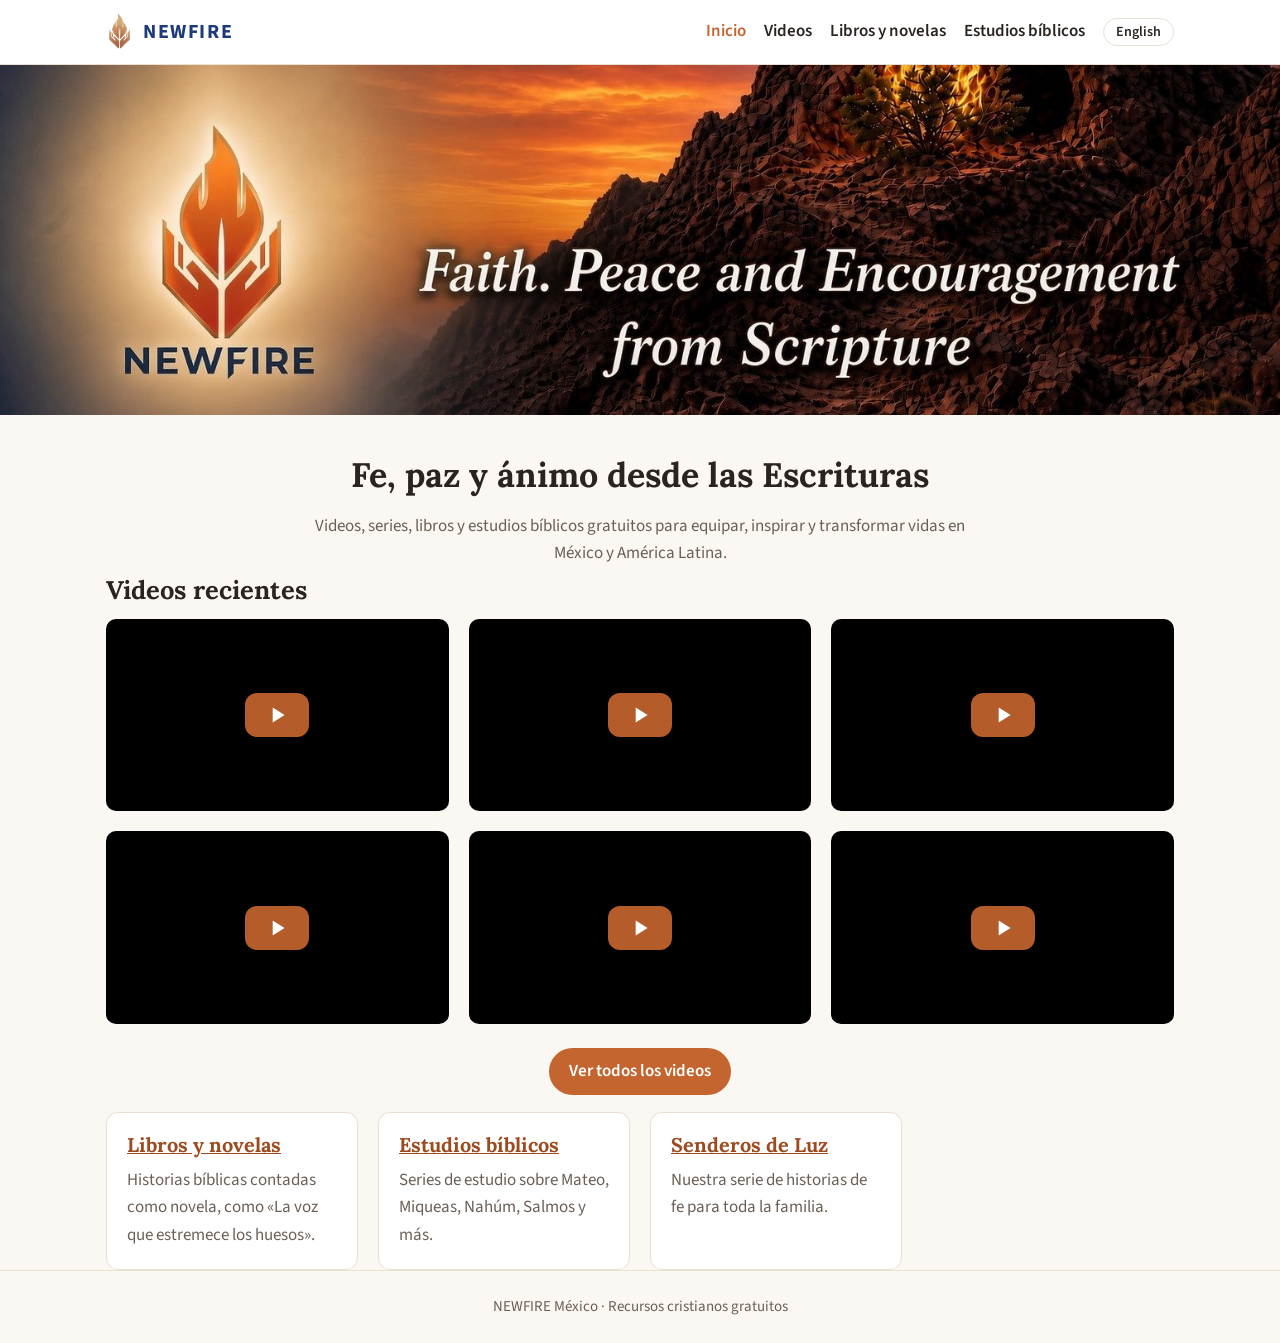
==== index.html @ 6c4f2e61 "Add bilingual NEWFIRE site (ES/EN) with videos page Co-Authored-By: Claude Opus 5.5 (1M context) <no" ====
<!doctype html>
<html lang="es">
<head>
<meta charset="utf-8">
<meta name="viewport" content="width=device-width,initial-scale=1">
<title>Inicio · NEWFIRE</title>
<meta name="description" content="Equipar, inspirar y transformar. NEWFIRE México · Recursos cristianos gratuitos.">
<link rel="icon" href="./assets/img/favicon.png">
<link rel="preconnect" href="https://fonts.googleapis.com">
<link href="https://fonts.googleapis.com/css2?family=Lora:wght@600&family=Source+Sans+3:wght@400;600;700&display=swap" rel="stylesheet">
<link rel="stylesheet" href="./assets/style.css">
</head>
<body>
<header><div class="wrap bar">
<a class="brand" href="./"><img src="./assets/img/logo.png" alt="">NEWFIRE</a>
<nav><a href="./" aria-current=page>Inicio</a><a href="./videos/">Videos</a><a href="./libros/">Libros y novelas</a><a href="./estudios/">Estudios bíblicos</a><a class="lang" href="./en/" hreflang="en">English</a></nav>
</div></header>
<main>

<div class="hero"><img src="./assets/img/banner.jpg" alt="NEWFIRE: fe, paz y ánimo desde las Escrituras"></div>
<div class="wrap intro"><h1>Fe, paz y ánimo desde las Escrituras</h1>
<p>Videos, series, libros y estudios bíblicos gratuitos para equipar, inspirar y transformar vidas en México y América Latina.</p></div>
<section class="wrap"><h2>Videos recientes</h2><div class="grid" data-videos="6"></div>
<p class="center"><a class="btn" href="./videos/">Ver todos los videos</a></p></section>
<section class="wrap"><div class="cards">
<div class="card"><h3><a href="./libros/">Libros y novelas</a></h3><p>Historias bíblicas contadas como novela, como «La voz que estremece los huesos».</p></div>
<div class="card"><h3><a href="./estudios/">Estudios bíblicos</a></h3><p>Series de estudio sobre Mateo, Miqueas, Nahúm, Salmos y más.</p></div>
<div class="card"><h3><a href="./videos/">Senderos de Luz</a></h3><p>Nuestra serie de historias de fe para toda la familia.</p></div>
</div></section>
</main>
<footer><div class="wrap">NEWFIRE México · Recursos cristianos gratuitos</div></footer>
<script src="./assets/content.js"></script>
<script src="./assets/site.js"></script>
</body>
</html>
---- assets/style.css ----
:root{--bg:#fbf7f2;--surface:#fff;--ink:#2a2420;--muted:#6b5f56;--fire:#c4652f;--fire-dark:#9c4a1e;--navy:#1d3a7a;--line:#eadfd3}
@media (prefers-color-scheme:dark){:root{--bg:#171311;--surface:#211b18;--ink:#f3ebe3;--muted:#b9aa9c;--fire:#e88a4f;--fire-dark:#f0a070;--navy:#9db4ee;--line:#3a302a}}
*{box-sizing:border-box}
body{margin:0;background:var(--bg);color:var(--ink);font:17px/1.6 "Source Sans 3",system-ui,sans-serif}
h1,h2,h3{font-family:"Lora",Georgia,serif;line-height:1.2;margin:0 0 .5em}
a{color:var(--fire-dark)}
.wrap{max-width:1100px;margin:0 auto;padding:0 16px}
header{background:var(--surface);border-bottom:1px solid var(--line);position:sticky;top:0;z-index:5}
.bar{display:flex;align-items:center;gap:16px;min-height:64px;flex-wrap:wrap}
.brand{display:flex;align-items:center;gap:10px;text-decoration:none;color:var(--navy);font-weight:700;letter-spacing:.08em;font-size:20px}
.brand img{height:40px}
nav{display:flex;gap:18px;flex-wrap:wrap;margin-left:auto;align-items:center}
nav a{text-decoration:none;color:var(--ink);font-weight:600}
nav a[aria-current]{color:var(--fire)}
.lang{border:1px solid var(--line);border-radius:999px;padding:2px 12px;font-size:14px}
.hero img{display:block;width:100%;height:auto}
.intro{padding:40px 0 8px;text-align:center}
.intro p{color:var(--muted);max-width:680px;margin:0 auto}
section{padding:32px 0}
.grid{display:grid;grid-template-columns:repeat(auto-fill,minmax(min(300px,100%),1fr));gap:20px}
.video{aspect-ratio:16/9;border-radius:10px;overflow:hidden;background:#000}
.video button{all:unset;cursor:pointer;display:block;width:100%;height:100%;background-size:cover;background-position:center;position:relative}
.video button::after{content:"";position:absolute;left:50%;top:50%;width:64px;height:44px;margin:-22px 0 0 -32px;border-radius:12px;background:rgba(196,101,47,.92) url("data:image/svg+xml,%3Csvg xmlns='http://www.w3.org/2000/svg' viewBox='0 0 24 24'%3E%3Cpath fill='white' d='M8 5v14l11-7z'/%3E%3C/svg%3E") center/26px no-repeat}
.video iframe{width:100%;height:100%;border:0}
.cards{display:grid;grid-template-columns:repeat(auto-fill,minmax(min(240px,100%),1fr));gap:20px}
.card{background:var(--surface);border:1px solid var(--line);border-radius:12px;padding:20px}
.card p{color:var(--muted);margin:0}
.btn{display:inline-block;background:var(--fire);color:#fff;text-decoration:none;padding:10px 20px;border-radius:999px;font-weight:600}
.center{text-align:center;margin-top:24px}
footer{border-top:1px solid var(--line);padding:24px 0;color:var(--muted);font-size:15px;text-align:center}
@media (max-width:640px){nav{margin-left:0;width:100%;overflow-x:auto;flex-wrap:nowrap;padding-bottom:8px}nav a{white-space:nowrap}.intro{padding-top:24px}}
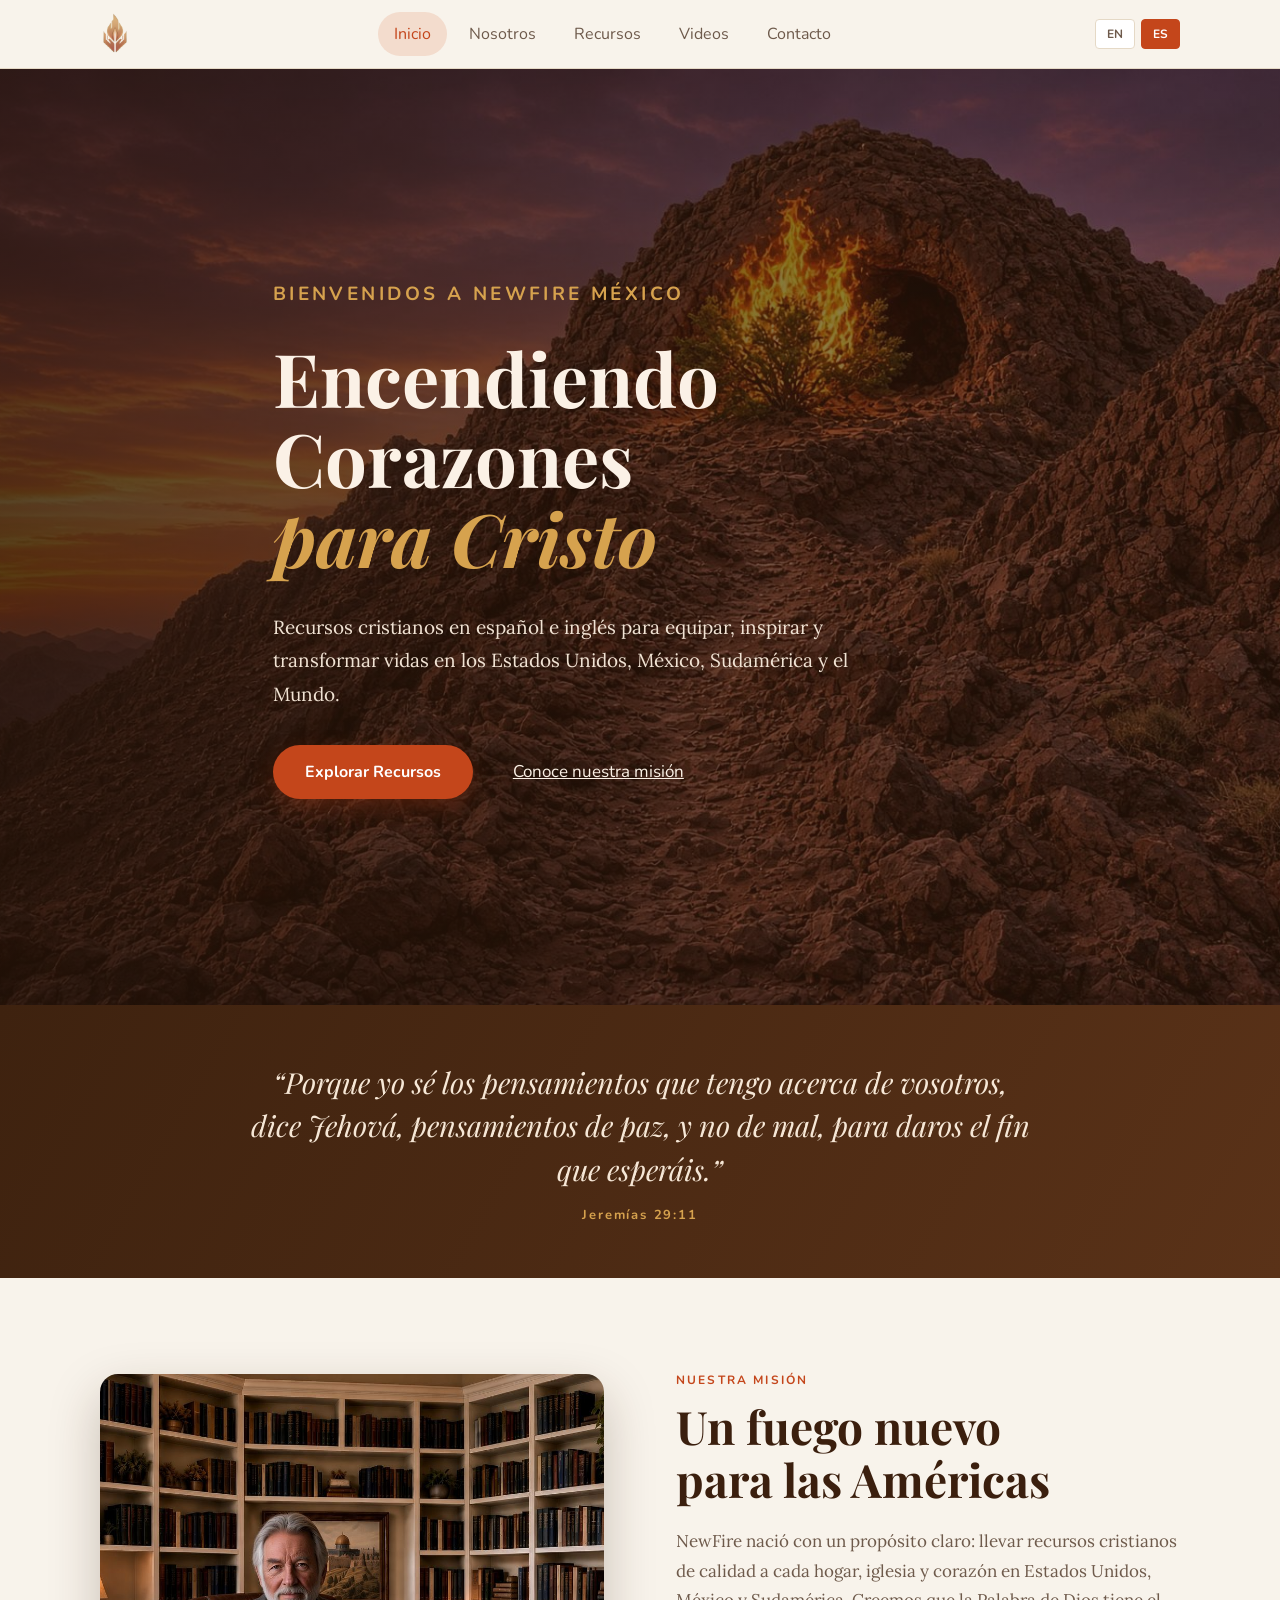
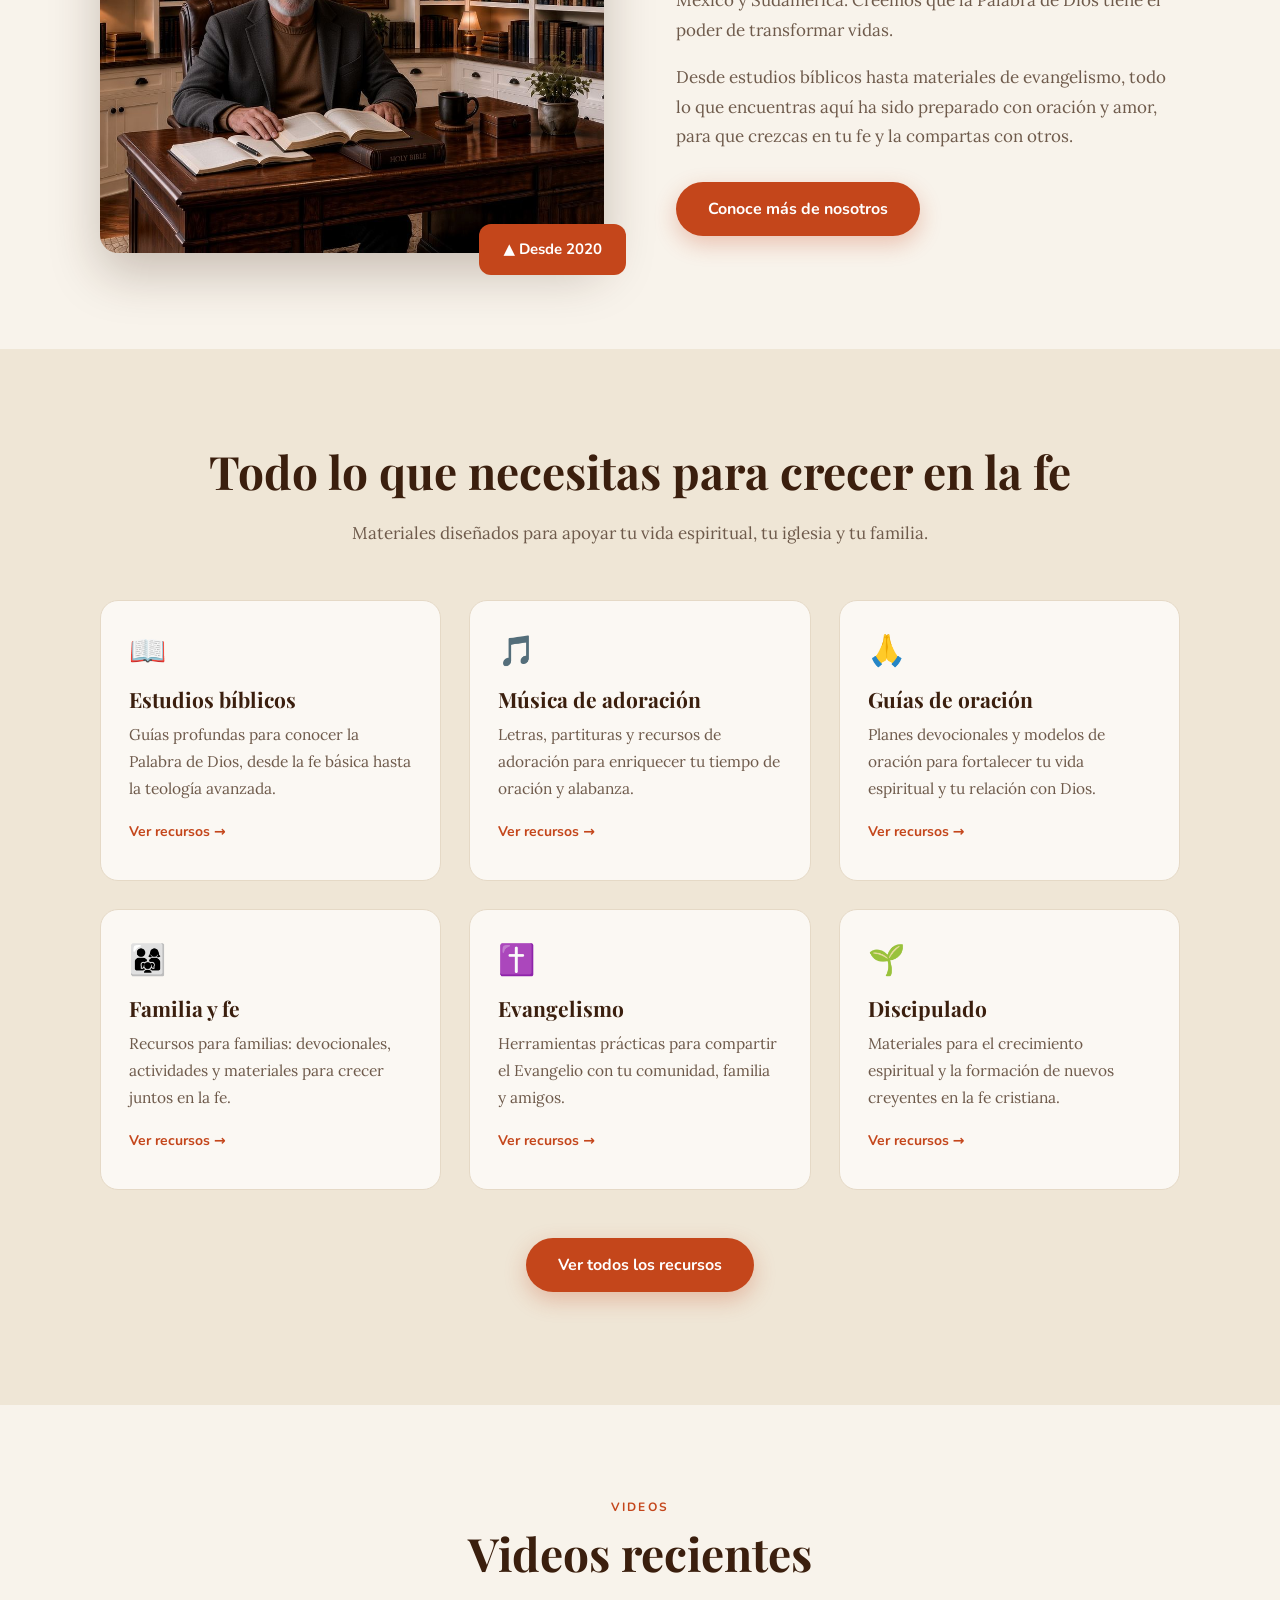
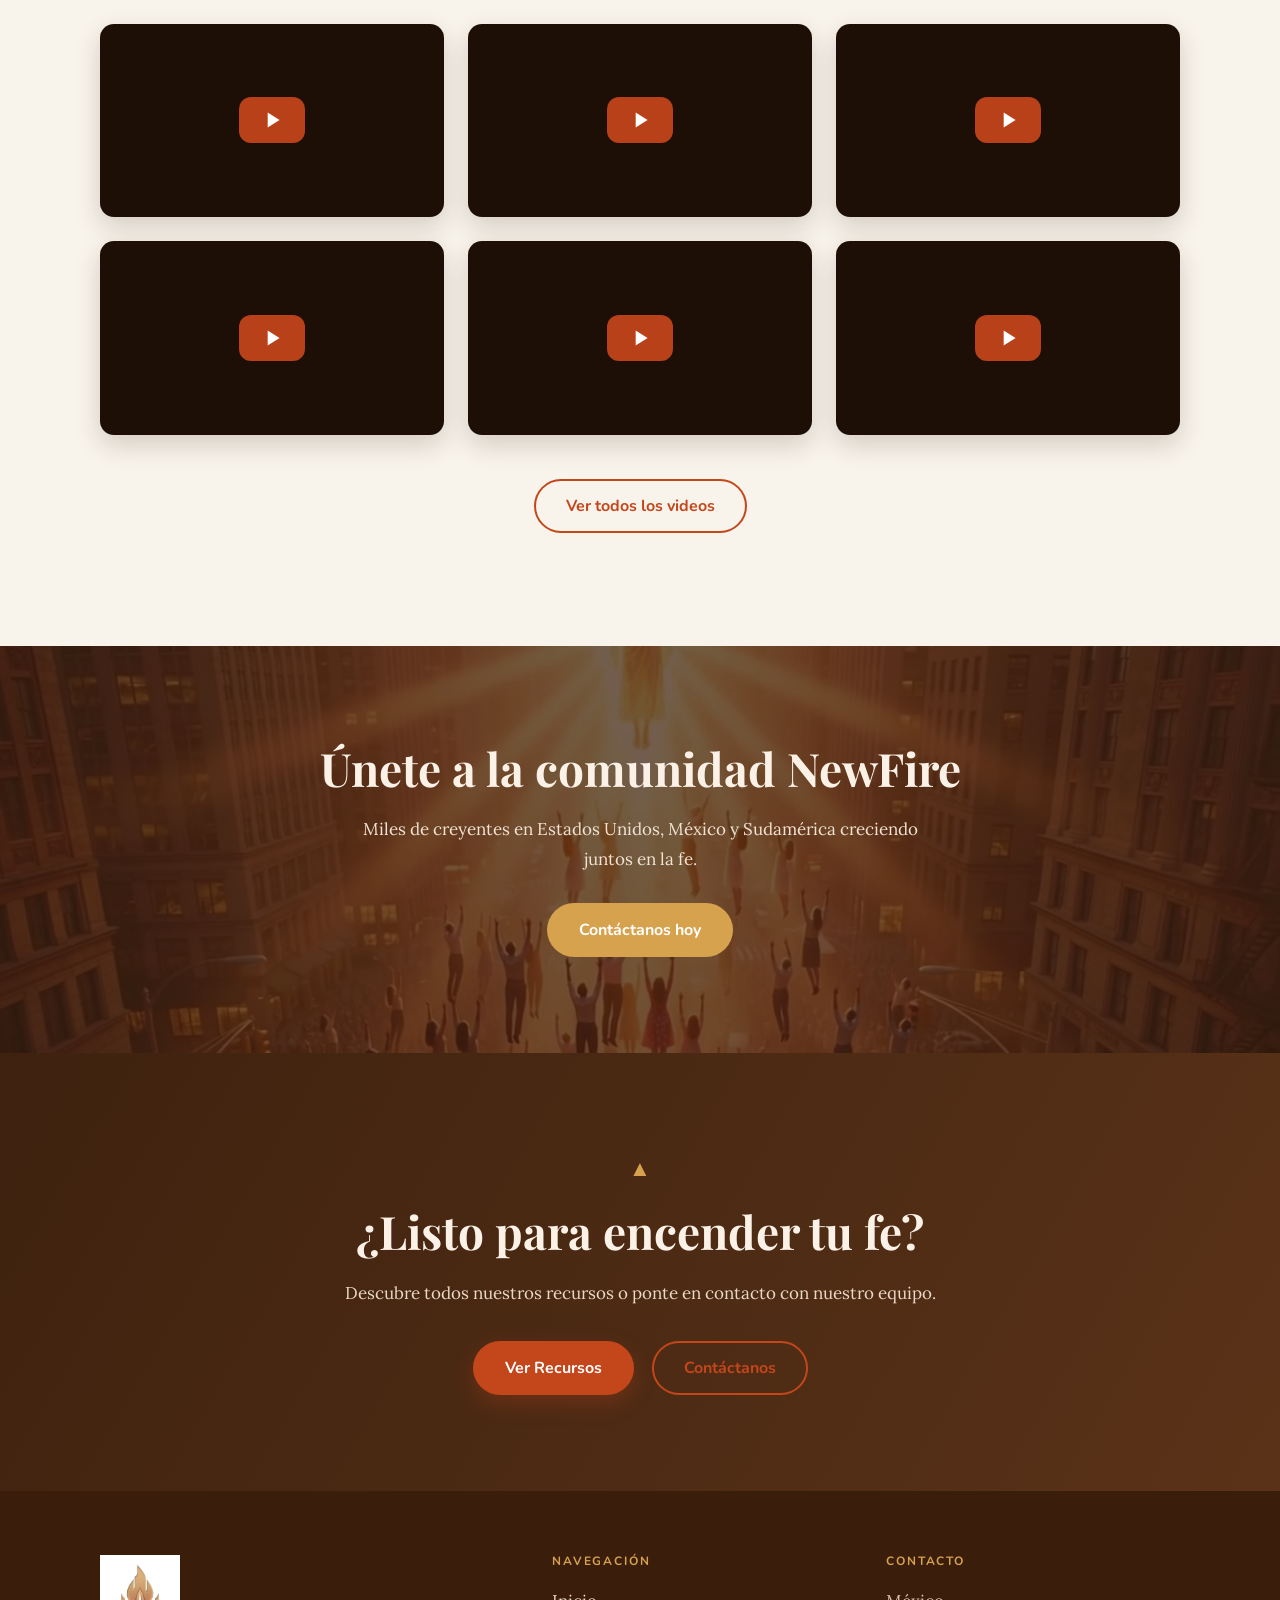
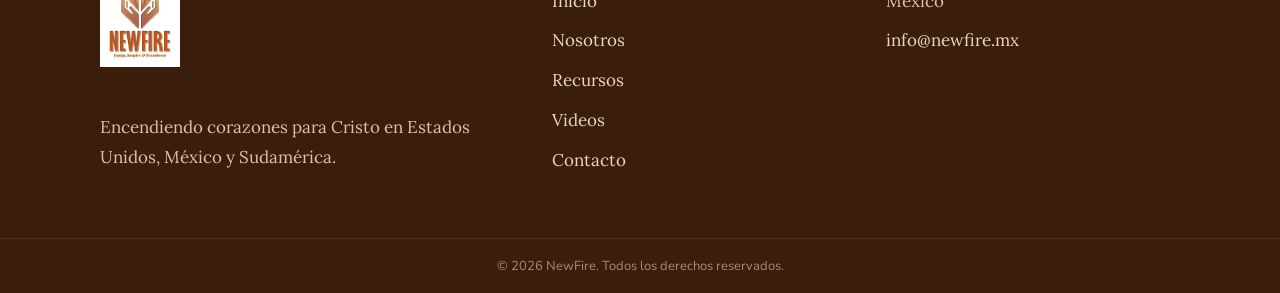
==== commit 7c5c8342: "Redesign site to match the Aida look: home, about, resources, videos, contact (ES/EN) Co-Authored-By" ====
--- a/index.html
+++ b/index.html
@@ -3,32 +3,47 @@
 <head>
 <meta charset="utf-8">
 <meta name="viewport" content="width=device-width,initial-scale=1">
-<title>Inicio · NEWFIRE</title>
-<meta name="description" content="Equipar, inspirar y transformar. NEWFIRE México · Recursos cristianos gratuitos.">
+<title>NewFire México – Recursos cristianos</title>
+<meta name="description" content="Recursos cristianos gratuitos en español e inglés.">
 <link rel="icon" href="./assets/img/favicon.png">
-<link rel="preconnect" href="https://fonts.googleapis.com">
-<link href="https://fonts.googleapis.com/css2?family=Lora:wght@600&family=Source+Sans+3:wght@400;600;700&display=swap" rel="stylesheet">
+<link rel="alternate" hreflang="es" href="https://newfire.mx/">
+<link rel="alternate" hreflang="en" href="https://newfire.mx/en/">
+<link rel="preconnect" href="https://fonts.googleapis.com"><link rel="preconnect" href="https://fonts.gstatic.com" crossorigin>
+<link href="https://fonts.googleapis.com/css2?family=Lora:ital,wght@0,400;0,500;1,400&family=Nunito:wght@400;600;700&family=Playfair+Display:ital,wght@0,600;0,700;1,600&display=swap" rel="stylesheet">
 <link rel="stylesheet" href="./assets/style.css">
 </head>
 <body>
-<header><div class="wrap bar">
-<a class="brand" href="./"><img src="./assets/img/logo.png" alt="">NEWFIRE</a>
-<nav><a href="./" aria-current=page>Inicio</a><a href="./videos/">Videos</a><a href="./libros/">Libros y novelas</a><a href="./estudios/">Estudios bíblicos</a><a class="lang" href="./en/" hreflang="en">English</a></nav>
+<header class="site-header"><div class="wrap bar">
+<a class="brand" href="./" aria-label="NewFire"><img src="./assets/img/logo.png" alt="NewFire"></a>
+<nav class="nav"><a href="./" aria-current=page>Inicio</a><a href="./nosotros/">Nosotros</a><a href="./recursos/">Recursos</a><a href="./videos/">Videos</a><a href="./contacto/">Contacto</a></nav>
+<div class="langs"><a href="./en/" hreflang="en">EN</a><a href="./" hreflang="es" aria-current=true>ES</a></div>
 </div></header>
 <main>
-
-<div class="hero"><img src="./assets/img/banner.jpg" alt="NEWFIRE: fe, paz y ánimo desde las Escrituras"></div>
-<div class="wrap intro"><h1>Fe, paz y ánimo desde las Escrituras</h1>
-<p>Videos, series, libros y estudios bíblicos gratuitos para equipar, inspirar y transformar vidas en México y América Latina.</p></div>
-<section class="wrap"><h2>Videos recientes</h2><div class="grid" data-videos="6"></div>
-<p class="center"><a class="btn" href="./videos/">Ver todos los videos</a></p></section>
-<section class="wrap"><div class="cards">
-<div class="card"><h3><a href="./libros/">Libros y novelas</a></h3><p>Historias bíblicas contadas como novela, como «La voz que estremece los huesos».</p></div>
-<div class="card"><h3><a href="./estudios/">Estudios bíblicos</a></h3><p>Series de estudio sobre Mateo, Miqueas, Nahúm, Salmos y más.</p></div>
-<div class="card"><h3><a href="./videos/">Senderos de Luz</a></h3><p>Nuestra serie de historias de fe para toda la familia.</p></div>
+<section class="hero" style="background-image:url(./assets/img/hero-home.jpg)"><div class="wrap"><div class="hero-inner"><p class="eyebrow">Bienvenidos a NewFire México</p><h1>Encendiendo Corazones <em>para Cristo</em></h1><p>Recursos cristianos en español e inglés para equipar, inspirar y transformar vidas en los Estados Unidos, México, Sudamérica y el Mundo.</p><div class="actions"><a class="btn btn-flame" href="./recursos/">Explorar Recursos</a><a class="link-under" href="#mision">Conoce nuestra misión</a></div></div></div></section><section class="verse band on-dark"><div class="wrap"><blockquote>“Porque yo sé los pensamientos que tengo acerca de vosotros, dice Jehová, pensamientos de paz, y no de mal, para daros el fin que esperáis.”<cite>Jeremías 29:11</cite></blockquote></div></section><section id="mision"><div class="wrap split">
+<div class="photo"><img src="./assets/img/mission.jpg" alt="" loading="lazy"><span class="badge">▲ Desde 2020</span></div>
+<div><p class="eyebrow">Nuestra misión</p><h2>Un fuego nuevo para las Américas</h2>
+<p>NewFire nació con un propósito claro: llevar recursos cristianos de calidad a cada hogar, iglesia y corazón en Estados Unidos, México y Sudamérica. Creemos que la Palabra de Dios tiene el poder de transformar vidas.</p>
+<p>Desde estudios bíblicos hasta materiales de evangelismo, todo lo que encuentras aquí ha sido preparado con oración y amor, para que crezcas en tu fe y la compartas con otros.</p>
+<p style="margin-top:30px"><a class="btn btn-flame" href="./nosotros/">Conoce más de nosotros</a></p></div>
 </div></section>
+<section class="alt"><div class="wrap center"><h2>Todo lo que necesitas para crecer en la fe</h2>
+<p class="lead">Materiales diseñados para apoyar tu vida espiritual, tu iglesia y tu familia.</p>
+<div class="grid-3" style="text-align:left"><div class="card"><div class="icon" aria-hidden="true">📖</div><h3>Estudios bíblicos</h3><p>Guías profundas para conocer la Palabra de Dios, desde la fe básica hasta la teología avanzada.</p><a class="more" href="./recursos/">Ver recursos →</a></div><div class="card"><div class="icon" aria-hidden="true">🎵</div><h3>Música de adoración</h3><p>Letras, partituras y recursos de adoración para enriquecer tu tiempo de oración y alabanza.</p><a class="more" href="./recursos/">Ver recursos →</a></div><div class="card"><div class="icon" aria-hidden="true">🙏</div><h3>Guías de oración</h3><p>Planes devocionales y modelos de oración para fortalecer tu vida espiritual y tu relación con Dios.</p><a class="more" href="./recursos/">Ver recursos →</a></div><div class="card"><div class="icon" aria-hidden="true">👨‍👩‍👧</div><h3>Familia y fe</h3><p>Recursos para familias: devocionales, actividades y materiales para crecer juntos en la fe.</p><a class="more" href="./recursos/">Ver recursos →</a></div><div class="card"><div class="icon" aria-hidden="true">✝️</div><h3>Evangelismo</h3><p>Herramientas prácticas para compartir el Evangelio con tu comunidad, familia y amigos.</p><a class="more" href="./recursos/">Ver recursos →</a></div><div class="card"><div class="icon" aria-hidden="true">🌱</div><h3>Discipulado</h3><p>Materiales para el crecimiento espiritual y la formación de nuevos creyentes en la fe cristiana.</p><a class="more" href="./recursos/">Ver recursos →</a></div></div>
+<p style="margin-top:48px"><a class="btn btn-flame" href="./recursos/">Ver todos los recursos</a></p></div></section>
+<section><div class="wrap center"><p class="eyebrow">Videos</p><h2>Videos recientes</h2>
+<div class="vgrid" data-videos="6"></div><p style="margin-top:44px"><a class="btn btn-outline" href="./videos/">Ver todos los videos</a></p></div></section>
+<section class="photo-band" style="background-image:url(./assets/img/community.jpg)"><div class="wrap"><h2>Únete a la comunidad NewFire</h2>
+<p>Miles de creyentes en Estados Unidos, México y Sudamérica creciendo juntos en la fe.</p>
+<a class="btn btn-gold" href="./contacto/">Contáctanos hoy</a></div></section>
+<section class="band on-dark center"><div class="wrap"><div class="flame-mark" aria-hidden="true">▲</div><h2>¿Listo para encender tu fe?</h2>
+<p class="lead" style="margin-bottom:32px">Descubre todos nuestros recursos o ponte en contacto con nuestro equipo.</p>
+<div class="actions" style="justify-content:center"><a class="btn btn-flame" href="./recursos/">Ver Recursos</a><a class="btn btn-outline" href="./contacto/">Contáctanos</a></div></div></section>
 </main>
-<footer><div class="wrap">NEWFIRE México · Recursos cristianos gratuitos</div></footer>
+<footer class="site-footer"><div class="wrap fgrid">
+<div><div class="logo-box"><img src="./assets/img/logo-full.png" alt="NewFire"></div><p>Encendiendo corazones para Cristo en Estados Unidos, México y Sudamérica.</p></div>
+<div><h4>Navegación</h4><ul><li><a href="./">Inicio</a></li><li><a href="./nosotros/">Nosotros</a></li><li><a href="./recursos/">Recursos</a></li><li><a href="./videos/">Videos</a></li><li><a href="./contacto/">Contacto</a></li></ul></div>
+<div><h4>Contacto</h4><ul><li>México</li><li><a href="mailto:info@newfire.mx">info@newfire.mx</a></li></ul></div>
+</div><div class="copy">© 2026 NewFire. Todos los derechos reservados.</div></footer>
 <script src="./assets/content.js"></script>
 <script src="./assets/site.js"></script>
 </body>
--- a/assets/style.css
+++ b/assets/style.css
@@ -1,31 +1,159 @@
-:root{--bg:#fbf7f2;--surface:#fff;--ink:#2a2420;--muted:#6b5f56;--fire:#c4652f;--fire-dark:#9c4a1e;--navy:#1d3a7a;--line:#eadfd3}
-@media (prefers-color-scheme:dark){:root{--bg:#171311;--surface:#211b18;--ink:#f3ebe3;--muted:#b9aa9c;--fire:#e88a4f;--fire-dark:#f0a070;--navy:#9db4ee;--line:#3a302a}}
+/* Look based on the Aida design: cream paper, deep brown bands, flame orange and gold. */
+:root{
+  --paper:#f8f3eb; --paper-2:#efe6d6; --card:#fbf8f3; --white:#ffffff;
+  --ink:#3b1f0e; --text:#6e5a4b; --muted:#8a7767; --line:#e5d9c6;
+  --flame:#c4461b; --flame-dark:#a8380f; --gold:#d6a24e; --band:#3e220f; --band-2:#5a3218;
+  --display:"Playfair Display",Georgia,serif; --body:"Lora",Georgia,serif; --ui:"Nunito",system-ui,sans-serif;
+}
 *{box-sizing:border-box}
-body{margin:0;background:var(--bg);color:var(--ink);font:17px/1.6 "Source Sans 3",system-ui,sans-serif}
-h1,h2,h3{font-family:"Lora",Georgia,serif;line-height:1.2;margin:0 0 .5em}
-a{color:var(--fire-dark)}
-.wrap{max-width:1100px;margin:0 auto;padding:0 16px}
-header{background:var(--surface);border-bottom:1px solid var(--line);position:sticky;top:0;z-index:5}
-.bar{display:flex;align-items:center;gap:16px;min-height:64px;flex-wrap:wrap}
-.brand{display:flex;align-items:center;gap:10px;text-decoration:none;color:var(--navy);font-weight:700;letter-spacing:.08em;font-size:20px}
-.brand img{height:40px}
-nav{display:flex;gap:18px;flex-wrap:wrap;margin-left:auto;align-items:center}
-nav a{text-decoration:none;color:var(--ink);font-weight:600}
-nav a[aria-current]{color:var(--fire)}
-.lang{border:1px solid var(--line);border-radius:999px;padding:2px 12px;font-size:14px}
-.hero img{display:block;width:100%;height:auto}
-.intro{padding:40px 0 8px;text-align:center}
-.intro p{color:var(--muted);max-width:680px;margin:0 auto}
-section{padding:32px 0}
-.grid{display:grid;grid-template-columns:repeat(auto-fill,minmax(min(300px,100%),1fr));gap:20px}
-.video{aspect-ratio:16/9;border-radius:10px;overflow:hidden;background:#000}
+html{scroll-behavior:smooth}
+body{margin:0;background:var(--paper);color:var(--text);font:17px/1.75 var(--body)}
+img{max-width:100%;display:block}
+h1,h2,h3{font-family:var(--display);color:var(--ink);line-height:1.15;margin:0 0 .45em;text-wrap:balance}
+h2{font-size:clamp(30px,4.2vw,46px)}
+h3{font-size:21px}
+a{color:var(--flame)}
+.wrap{max-width:1120px;margin:0 auto;padding-left:max(20px,env(safe-area-inset-left,0px));padding-right:max(20px,env(safe-area-inset-right,0px))}
+.eyebrow{font:700 12px/1 var(--ui);letter-spacing:.18em;text-transform:uppercase;color:var(--flame);margin:0 0 14px}
+.on-dark .eyebrow,.hero .eyebrow{color:var(--gold)}
+.center{text-align:center}
+.lead{max-width:640px;margin:0 auto}
+
+/* header */
+.site-header{position:sticky;top:0;z-index:20;background:rgba(248,243,235,.94);backdrop-filter:blur(8px);border-bottom:1px solid var(--line)}
+.bar{display:flex;align-items:center;gap:20px;min-height:68px}
+.brand img{height:44px;width:auto}
+.nav{display:flex;gap:6px;margin:0 auto;font-family:var(--ui)}
+.nav a{color:var(--text);text-decoration:none;padding:8px 16px;border-radius:999px;font-size:16px}
+.nav a:hover{color:var(--flame)}
+.nav a[aria-current]{background:#f3dccd;color:var(--flame)}
+.langs{display:flex;gap:6px;font:700 12px/1 var(--ui)}
+.langs a{border:1px solid var(--line);padding:8px 11px;border-radius:4px;color:var(--text);text-decoration:none;background:var(--white)}
+.langs a[aria-current]{background:var(--flame);border-color:var(--flame);color:#fff}
+.menu-btn{display:none}
+@media (max-width:820px){
+  .bar{flex-wrap:wrap;padding-block:8px}
+  .nav{order:3;width:100%;overflow-x:auto;margin:0;padding-bottom:6px}
+  .nav a{white-space:nowrap;padding:6px 12px}
+  .langs{margin-left:auto}
+}
+
+/* hero */
+.hero{position:relative;color:#fbefe2;background:var(--band) center/cover no-repeat;display:flex;align-items:center}
+.hero::before{content:"";position:absolute;inset:0;background:linear-gradient(90deg,rgba(40,20,8,.78),rgba(60,30,12,.45))}
+.hero .wrap{position:relative;width:100%}
+.hero-inner{max-width:600px;margin-left:16%;padding-block:120px 110px}
+.hero h1{color:#fbf1e6;font-size:clamp(42px,6.4vw,74px);line-height:1.08}
+.hero h1 em{display:block;color:var(--gold);font-style:italic}
+.hero p{font-size:19px;color:#f1e3d4;margin:0 0 34px}
+.hero.page .hero-inner{padding-block:130px 120px}
+.hero.page h1{font-size:clamp(38px,5.4vw,60px)}
+@media (max-width:820px){.hero-inner{margin-left:0;padding-block:80px 70px}}
+
+.btn{display:inline-block;font:700 16px/1 var(--ui);text-decoration:none;padding:17px 30px;border-radius:999px;border:2px solid transparent;cursor:pointer}
+.btn-flame{background:var(--flame);color:#fff;box-shadow:0 8px 22px rgba(196,70,27,.28)}
+.btn-flame:hover{background:var(--flame-dark)}
+.btn-gold{background:var(--gold);color:#fff}
+.btn-outline{border-color:var(--flame);color:var(--flame)}
+.link-under{color:#fbf1e6;font-family:var(--ui);margin-left:22px}
+.actions{display:flex;flex-wrap:wrap;gap:18px;align-items:center;justify-content:inherit}
+
+/* bands */
+section{padding-block:96px}
+.band{background:linear-gradient(120deg,var(--band),var(--band-2));color:#ead9c6}
+.band h2,.band h3{color:#fbf1e6}
+.verse{padding-block:56px;text-align:center}
+.verse blockquote{margin:0 auto;max-width:780px;font:italic 400 clamp(22px,2.6vw,29px)/1.5 var(--display);color:#f6e7d6}
+.verse cite{display:block;margin-top:18px;font:700 13px/1 var(--ui);letter-spacing:.14em;color:var(--gold);font-style:normal}
+.verse.light{background:var(--paper-2)}
+.verse.light blockquote{color:var(--ink)}
+.verse.light cite{color:var(--flame)}
+.alt{background:var(--paper-2)}
+
+/* mission */
+.split{display:grid;grid-template-columns:1fr 1fr;gap:72px;align-items:center}
+.split > *{min-width:0}
+.photo{position:relative}
+.photo img{border-radius:18px;aspect-ratio:1/0.95;object-fit:cover;width:100%;box-shadow:0 20px 50px rgba(59,31,14,.25)}
+.badge{position:absolute;right:-22px;bottom:-22px;background:var(--flame);color:#fff;font:700 15px/1 var(--ui);padding:18px 24px;border-radius:12px}
+@media (max-width:820px){.split{grid-template-columns:1fr;gap:44px}.badge{right:12px}}
+
+/* cards */
+.grid-3{display:grid;grid-template-columns:repeat(3,1fr);gap:28px;margin-top:52px}
+.grid-4{display:grid;grid-template-columns:repeat(4,1fr);gap:22px;margin-top:52px}
+@media (max-width:980px){.grid-3,.grid-4{grid-template-columns:repeat(2,1fr)}}
+@media (max-width:620px){.grid-3,.grid-4{grid-template-columns:1fr}}
+.card{background:var(--card);border:1px solid var(--line);border-radius:18px;padding:34px 28px}
+.card .icon{font-size:30px;line-height:1;margin-bottom:22px}
+.card p{margin:0 0 14px;font-size:15.5px}
+.card .more{font:700 14px/1 var(--ui);text-decoration:none}
+.value{text-align:center}
+.value .icon{color:var(--flame)}
+
+/* resources */
+.chips{display:flex;flex-wrap:wrap;justify-content:center;gap:10px}
+.chip{font:600 14px/1 var(--ui);padding:11px 18px;border-radius:999px;border:1px solid var(--line);background:var(--paper-2);color:var(--text);cursor:pointer}
+.chip[aria-pressed="true"]{background:var(--flame);border-color:var(--flame);color:#fff}
+.res{background:var(--white);display:flex;flex-direction:column}
+.res .tags{display:flex;justify-content:space-between;gap:10px;margin-bottom:16px}
+.tag{font:700 11px/1 var(--ui);letter-spacing:.1em;text-transform:uppercase;color:var(--flame);background:#fbe9e0;padding:7px 10px;border-radius:999px}
+.fmt{font:500 12px/1 var(--ui);color:var(--muted);background:var(--paper-2);padding:7px 10px;border-radius:999px}
+.res .foot{margin-top:auto;padding-top:18px;border-top:1px solid var(--line);display:flex;justify-content:space-between;align-items:center;gap:12px;font:13px var(--ui);color:var(--muted)}
+.res .btn{padding:12px 20px;font-size:14px}
+
+/* videos */
+.vgrid{display:grid;grid-template-columns:repeat(3,1fr);gap:24px;margin-top:44px}
+@media (max-width:900px){.vgrid{grid-template-columns:repeat(2,1fr)}}
+@media (max-width:560px){.vgrid{grid-template-columns:1fr}}
+.video{aspect-ratio:16/9;max-width:100%;border-radius:14px;overflow:hidden;background:#1d0f06;box-shadow:0 10px 26px rgba(59,31,14,.18)}
 .video button{all:unset;cursor:pointer;display:block;width:100%;height:100%;background-size:cover;background-position:center;position:relative}
-.video button::after{content:"";position:absolute;left:50%;top:50%;width:64px;height:44px;margin:-22px 0 0 -32px;border-radius:12px;background:rgba(196,101,47,.92) url("data:image/svg+xml,%3Csvg xmlns='http://www.w3.org/2000/svg' viewBox='0 0 24 24'%3E%3Cpath fill='white' d='M8 5v14l11-7z'/%3E%3C/svg%3E") center/26px no-repeat}
-.video iframe{width:100%;height:100%;border:0}
-.cards{display:grid;grid-template-columns:repeat(auto-fill,minmax(min(240px,100%),1fr));gap:20px}
-.card{background:var(--surface);border:1px solid var(--line);border-radius:12px;padding:20px}
-.card p{color:var(--muted);margin:0}
-.btn{display:inline-block;background:var(--fire);color:#fff;text-decoration:none;padding:10px 20px;border-radius:999px;font-weight:600}
-.center{text-align:center;margin-top:24px}
-footer{border-top:1px solid var(--line);padding:24px 0;color:var(--muted);font-size:15px;text-align:center}
-@media (max-width:640px){nav{margin-left:0;width:100%;overflow-x:auto;flex-wrap:nowrap;padding-bottom:8px}nav a{white-space:nowrap}.intro{padding-top:24px}}
+.video button::after{content:"";position:absolute;left:50%;top:50%;width:66px;height:46px;margin:-23px 0 0 -33px;border-radius:12px;background:rgba(196,70,27,.94) url("data:image/svg+xml,%3Csvg xmlns='http://www.w3.org/2000/svg' viewBox='0 0 24 24'%3E%3Cpath fill='white' d='M8 5v14l11-7z'/%3E%3C/svg%3E") center/26px no-repeat}
+.video button:focus-visible{outline:3px solid var(--gold);outline-offset:-3px}
+.video iframe{width:100%;height:100%;border:0;display:block}
+
+/* community */
+.photo-band{position:relative;background:center/cover no-repeat;color:#f1e3d4;text-align:center}
+.photo-band::before{content:"";position:absolute;inset:0;background:rgba(62,32,14,.72)}
+.photo-band .wrap{position:relative}
+.photo-band h2{color:#fbf1e6}
+.photo-band p{max-width:560px;margin:0 auto 28px}
+.flame-mark{color:var(--gold);font-size:22px;margin-bottom:18px}
+
+/* contact */
+.contact-grid{display:grid;grid-template-columns:.85fr 1.15fr;gap:64px;align-items:start}
+.contact-grid > *{min-width:0}
+@media (max-width:860px){.contact-grid{grid-template-columns:1fr}}
+.info{list-style:none;padding:0;margin:30px 0}
+.info li{display:grid;grid-template-columns:34px 1fr;gap:6px 12px;margin-bottom:22px}
+.info .ico{font-size:20px}
+.info .lbl{font:700 12px/1.6 var(--ui);letter-spacing:.12em;text-transform:uppercase;color:var(--flame)}
+.info .val{grid-column:2;color:var(--ink)}
+.side-quote{border-left:3px solid var(--flame);background:var(--paper-2);padding:22px 24px;border-radius:0 12px 12px 0;font:italic 16px/1.6 var(--display);color:var(--ink)}
+.side-quote cite{display:block;margin-top:10px;font:700 12px/1 var(--ui);letter-spacing:.12em;color:var(--flame);font-style:normal}
+.form{background:var(--white);border-radius:18px;padding:36px;box-shadow:0 16px 44px rgba(59,31,14,.08)}
+.form .row{display:grid;grid-template-columns:1fr 1fr;gap:18px}
+@media (max-width:560px){.form .row{grid-template-columns:1fr}.form{padding:24px}}
+.form label{display:block;font:700 13px/1 var(--ui);color:var(--ink);margin:0 0 8px}
+.form label small{font-weight:400;color:var(--muted)}
+.form .f{margin-bottom:18px}
+.form input,.form select,.form textarea{width:100%;font:16px var(--body);color:var(--ink);background:var(--paper);border:1px solid var(--line);border-radius:8px;padding:12px 14px}
+.form textarea{min-height:120px;resize:vertical}
+.form input:focus,.form select:focus,.form textarea:focus{outline:2px solid var(--gold);border-color:var(--gold)}
+.form .btn{width:100%;margin-top:6px}
+.form .note{font:13px var(--ui);color:var(--muted);margin:12px 0 0;text-align:center}
+
+/* footer */
+.site-footer{background:#3a1d0b;color:#d9c3ab;padding-block:64px 0}
+.fgrid{display:grid;grid-template-columns:1.4fr 1fr 1fr;gap:40px}
+@media (max-width:760px){.fgrid{grid-template-columns:1fr}}
+.site-footer .logo-box{background:#fff;display:inline-block;padding:8px;margin-bottom:20px}
+.site-footer .logo-box img{height:96px;width:auto}
+.site-footer h4{font:700 12px/1 var(--ui);letter-spacing:.16em;text-transform:uppercase;color:var(--gold);margin:0 0 20px}
+.site-footer ul{list-style:none;margin:0;padding:0}
+.site-footer li{margin-bottom:10px}
+.site-footer a{color:#e8d6c2;text-decoration:none}
+.site-footer a:hover{color:#fff}
+.copy{border-top:1px solid rgba(255,255,255,.1);margin-top:48px;padding-block:18px;text-align:center;font:13px var(--ui);color:#a88d74}
+
+:focus-visible{outline:2px solid var(--gold);outline-offset:2px}
+@media (prefers-reduced-motion:reduce){html{scroll-behavior:auto}}
